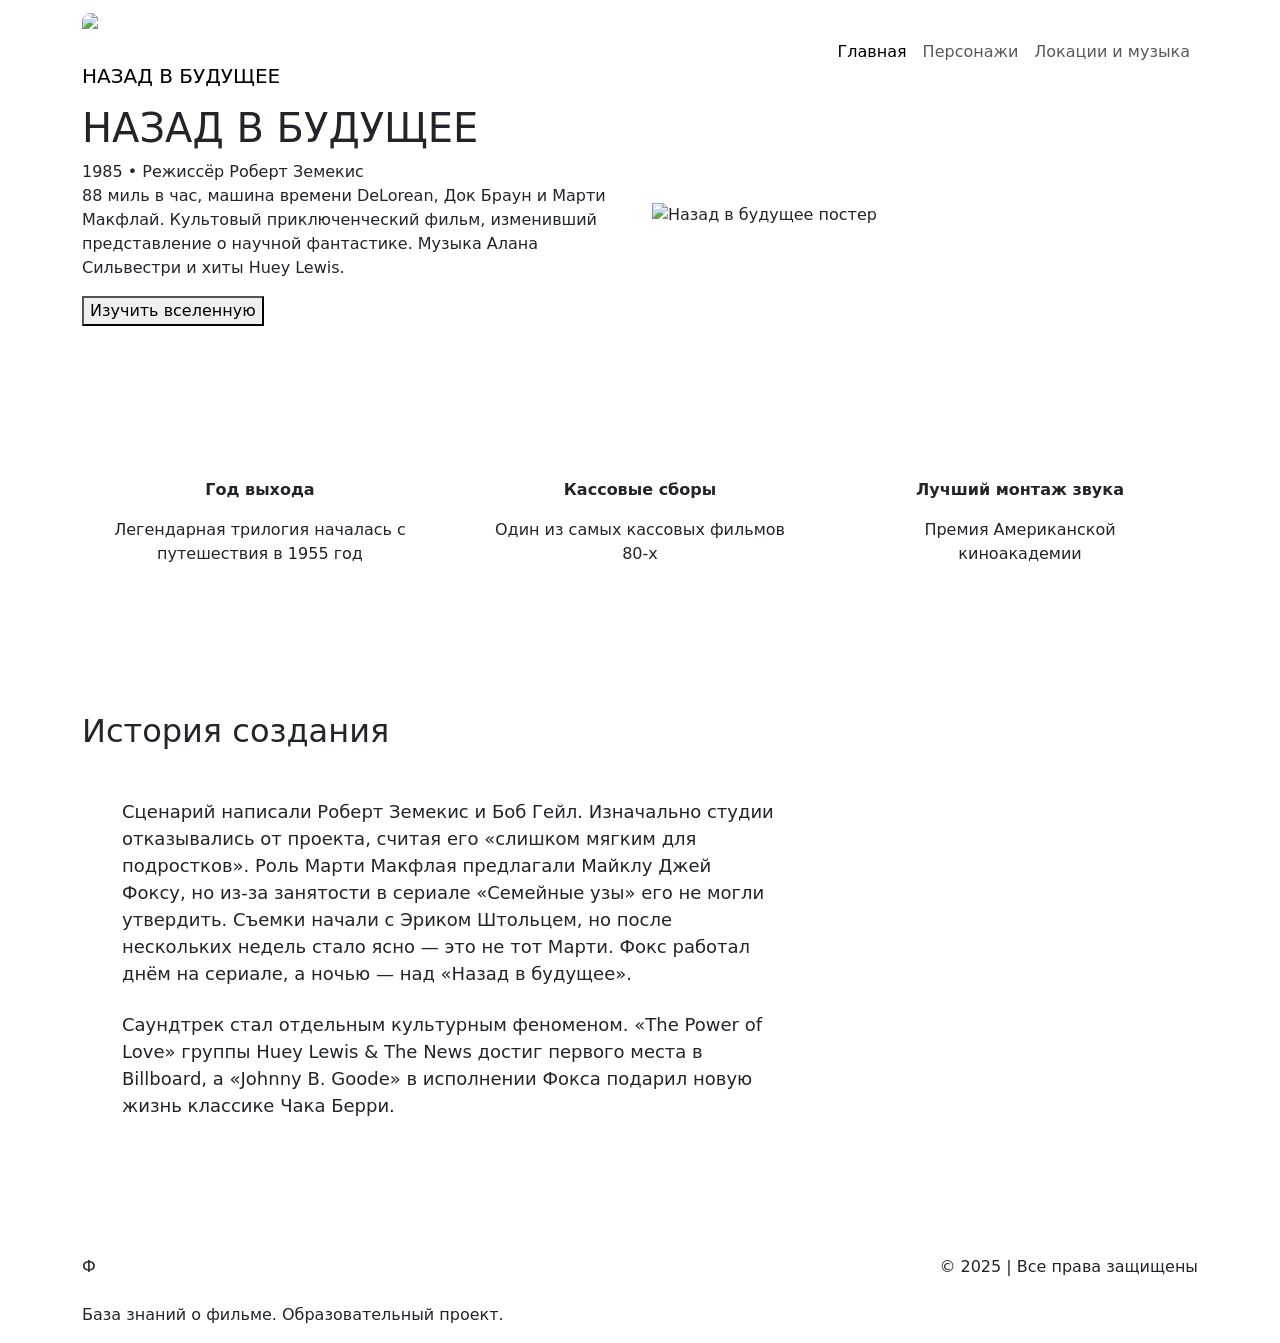
==== index.html @ f9966c05 "Add files via upload" ====
<!DOCTYPE html>
<html lang="ru">
<head>
    <meta charset="UTF-8">
    <meta name="viewport" content="width=device-width, initial-scale=1.0">
    <title>Назад в будущее — База знаний</title>
    
    <!-- Bootstrap 5 -->
    <link href="https://cdn.jsdelivr.net/npm/bootstrap@5.3.0/dist/css/bootstrap.min.css" rel="stylesheet">
    <!-- Шрифты -->
    <link href="https://fonts.googleapis.com/css2?family=Oswald:wght@400;500;600;700&family=Open+Sans:wght@300;400;600&display=swap" rel="stylesheet">
    <!-- Кастомный CSS -->
    <link rel="stylesheet" href="css/style.css">
</head>
<body>

    <!-- НАВИГАЦИЯ -->
    <nav class="navbar navbar-expand-lg">
        <div class="container">
            <a class="navbar-brand" href="index.html">
                <div class="logo">
                    <div class="logo-icon" style="width: 48px; height: 48px; background: none !important; font-size: 0 !important; color: transparent !important; padding: 0 !important; overflow: hidden; border-radius: 8px;">
                        <img src="assets/images/logo.png" alt="Логотип" style="width: 100%; height: 100%; object-fit: cover; display: block;">
                    </div>
                    <div class="logo-text">НАЗАД В <span>БУДУЩЕЕ</span></div>
                </div>
            </a>
            <button class="navbar-toggler" type="button" data-bs-toggle="collapse" data-bs-target="#navbarNav">
                <span class="navbar-toggler-icon"></span>
            </button>
            <div class="collapse navbar-collapse" id="navbarNav">
                <ul class="navbar-nav ms-auto">
                    <li class="nav-item">
                        <a class="nav-link active" href="index.html">Главная</a>
                    </li>
                    <li class="nav-item">
                        <a class="nav-link" href="characters.html">Персонажи</a>
                    </li>
                    <li class="nav-item">
                        <a class="nav-link" href="locations.html">Локации и музыка</a>
                    </li>
                </ul>
            </div>
        </div>
    </nav>

    <!-- HERO -->
    <section class="hero">
        <div class="container">
            <div class="row align-items-center">
                <div class="col-lg-6">
                    <h1 class="hero-title">НАЗАД В <span>БУДУЩЕЕ</span></h1>
                    <div class="hero-meta">1985 • Режиссёр Роберт Земекис</div>
                    <p class="hero-desc">
                        88 миль в час, машина времени DeLorean, Док Браун и Марти Макфлай. 
                        Культовый приключенческий фильм, изменивший представление о научной фантастике. 
                        Музыка Алана Сильвестри и хиты Huey Lewis.
                    </p>
                    <button class="hero-btn" onclick="window.location.href='characters.html'">
                        Изучить вселенную
                    </button>
                </div>
                <div class="col-lg-6">
                    <div class="hero-poster">
                        <img src="assets/images/poster.jpg" alt="Назад в будущее постер" class="img-fluid">
                    </div>
                </div>
            </div>
        </div>
    </section>

    <!-- КЛЮЧЕВЫЕ ФАКТЫ -->
    <section class="container" style="margin-top: 80px;">
        <div class="row g-4">
            <div class="col-md-4">
                <div class="character-card" style="padding: 30px; text-align: center;">
                    <h3 style="color: white; font-size: 28px;">1985</h3>
                    <p style="color: $accent-blue; font-weight: 600;">Год выхода</p>
                    <p style="color: $text-muted;">Легендарная трилогия началась с путешествия в 1955 год</p>
                </div>
            </div>
            <div class="col-md-4">
                <div class="character-card" style="padding: 30px; text-align: center;">
                    <h3 style="color: white; font-size: 28px;">$389 млн</h3>
                    <p style="color: $accent-blue; font-weight: 600;">Кассовые сборы</p>
                    <p style="color: $text-muted;">Один из самых кассовых фильмов 80-х</p>
                </div>
            </div>
            <div class="col-md-4">
                <div class="character-card" style="padding: 30px; text-align: center;">
                    <h3 style="color: white; font-size: 28px;">Оскар</h3>
                    <p style="color: $accent-blue; font-weight: 600;">Лучший монтаж звука</p>
                    <p style="color: $text-muted;">Премия Американской киноакадемии</p>
                </div>
            </div>
        </div>
    </section>

    <!-- О ФИЛЬМЕ -->
    <section class="container" style="margin-top: 100px; margin-bottom: 80px;">
        <h2 class="section-title">История создания</h2>
        <div class="row">
            <div class="col-lg-8">
                <div style="background: $card-bg; border-radius: 28px; padding: 40px; border: 1px solid $border-dark;">
                    <p style="font-size: 18px; margin-bottom: 24px; color: $text-light;">
                        Сценарий написали Роберт Земекис и Боб Гейл. Изначально студии отказывались от проекта, 
                        считая его «слишком мягким для подростков». Роль Марти Макфлая предлагали Майклу Джей Фоксу, 
                        но из-за занятости в сериале «Семейные узы» его не могли утвердить. Съемки начали с Эриком Штольцем, 
                        но после нескольких недель стало ясно — это не тот Марти. Фокс работал днём на сериале, а ночью — 
                        над «Назад в будущее».
                    </p>
                    <p style="font-size: 18px; color: $text-muted;">
                        Саундтрек стал отдельным культурным феноменом. «The Power of Love» группы Huey Lewis & The News 
                        достиг первого места в Billboard, а «Johnny B. Goode» в исполнении Фокса подарил новую жизнь 
                        классике Чака Берри.
                    </p>
                </div>
            </div>
            <div class="col-lg-4">
                <div style="background: $primary-blue; border-radius: 28px; padding: 40px; color: white; height: 100%;">
                    <h3 style="color: white; margin-bottom: 20px;">DeLorean DMC-12</h3>
                    <p style="opacity: 0.9; margin-bottom: 20px;">
                        Единственный автомобиль, способный путешествовать во времени. 
                        Конденсатор потока, 1.21 гигаватт, 88 миль в час.
                    </p>
                    <div style="font-size: 14px; opacity: 0.8;">© 1985 Universal Pictures</div>
                </div>
            </div>
        </div>
    </section>

    <footer class="footer">
        <div class="container">
            <div class="row">
                <div class="col-md-6">
                    <div class="footer-logo">
                        <div class="logo-small">Ф</div>
                        <span style="color: white; font-weight: 600;">НАЗАД В БУДУЩЕЕ</span>
                    </div>
                    <p>База знаний о фильме. Образовательный проект.</p>
                </div>
                <div class="col-md-6 text-end">
                    <p>© 2025 | Все права защищены</p>
                </div>
            </div>
        </div>
    </footer>

    <script src="https://cdn.jsdelivr.net/npm/bootstrap@5.3.0/dist/js/bootstrap.bundle.min.js"></script>
    <script src="js/script.js"></script>
</body>
</html>
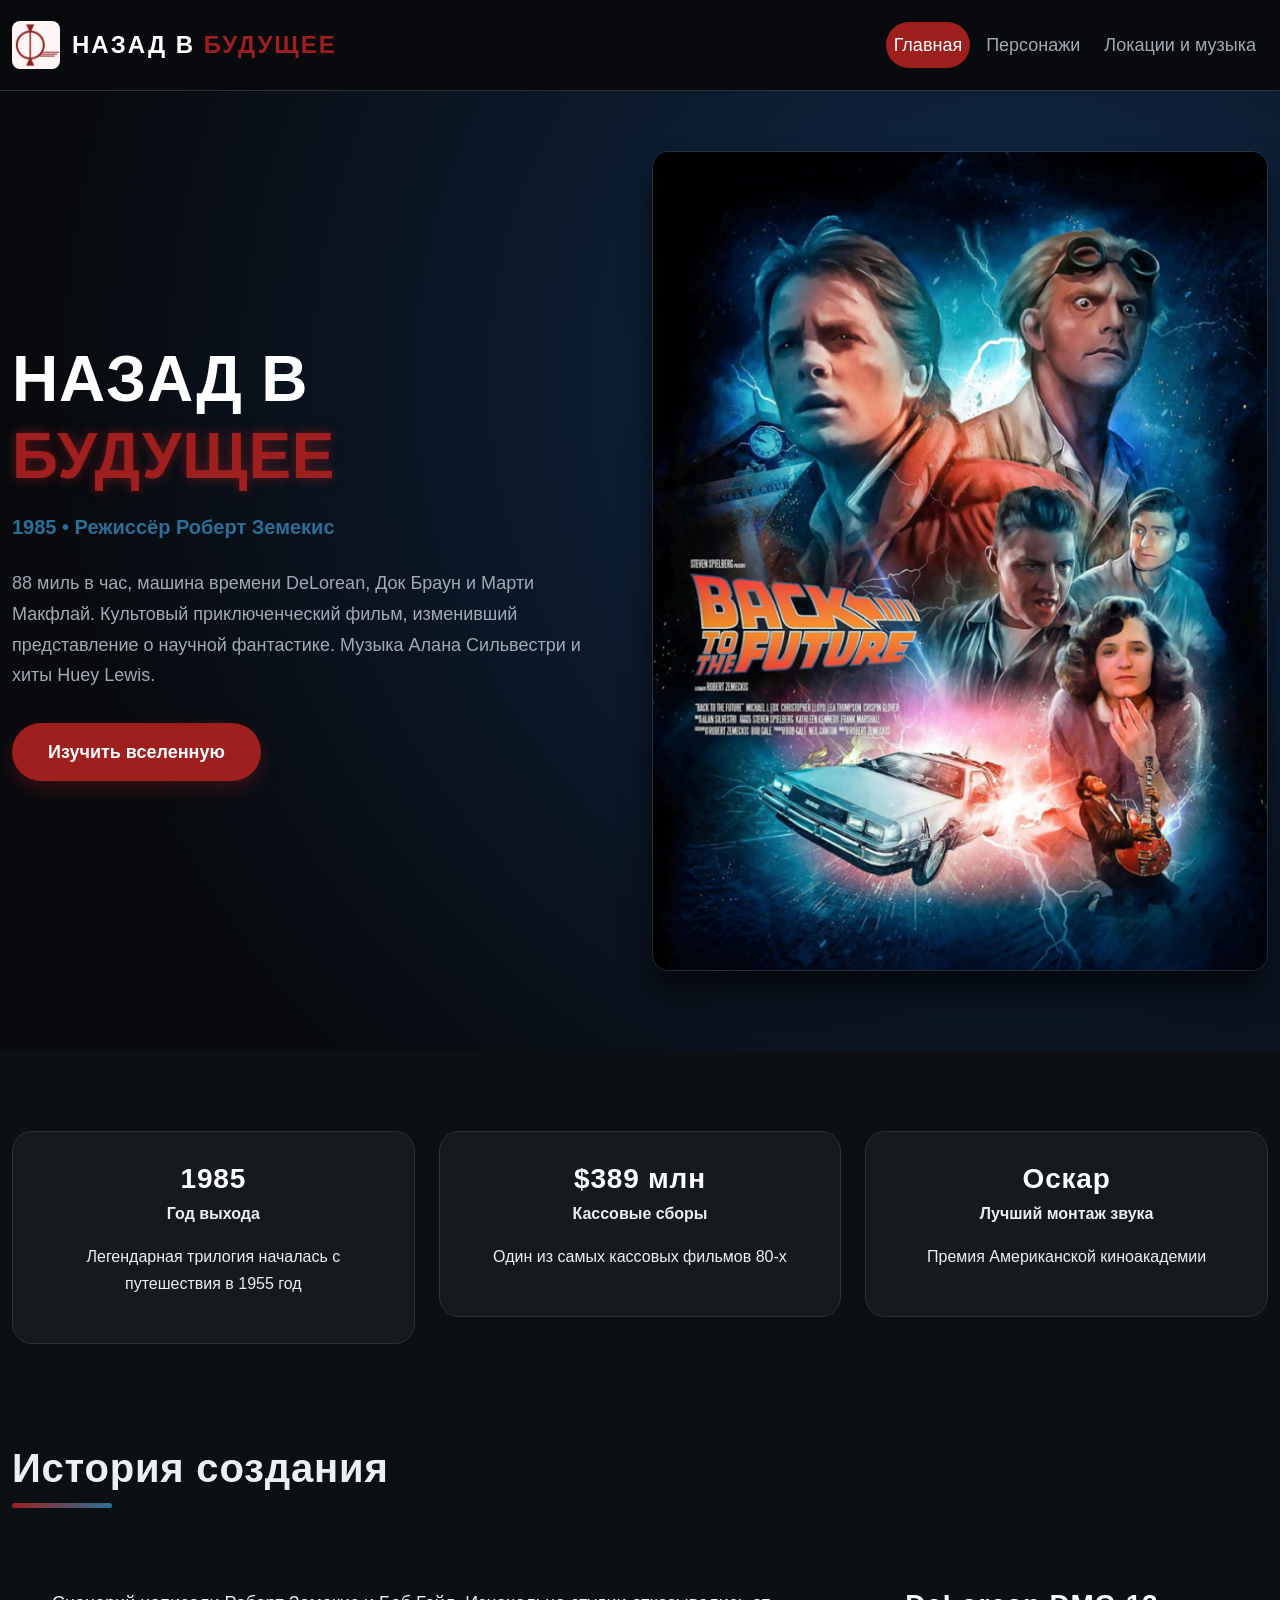
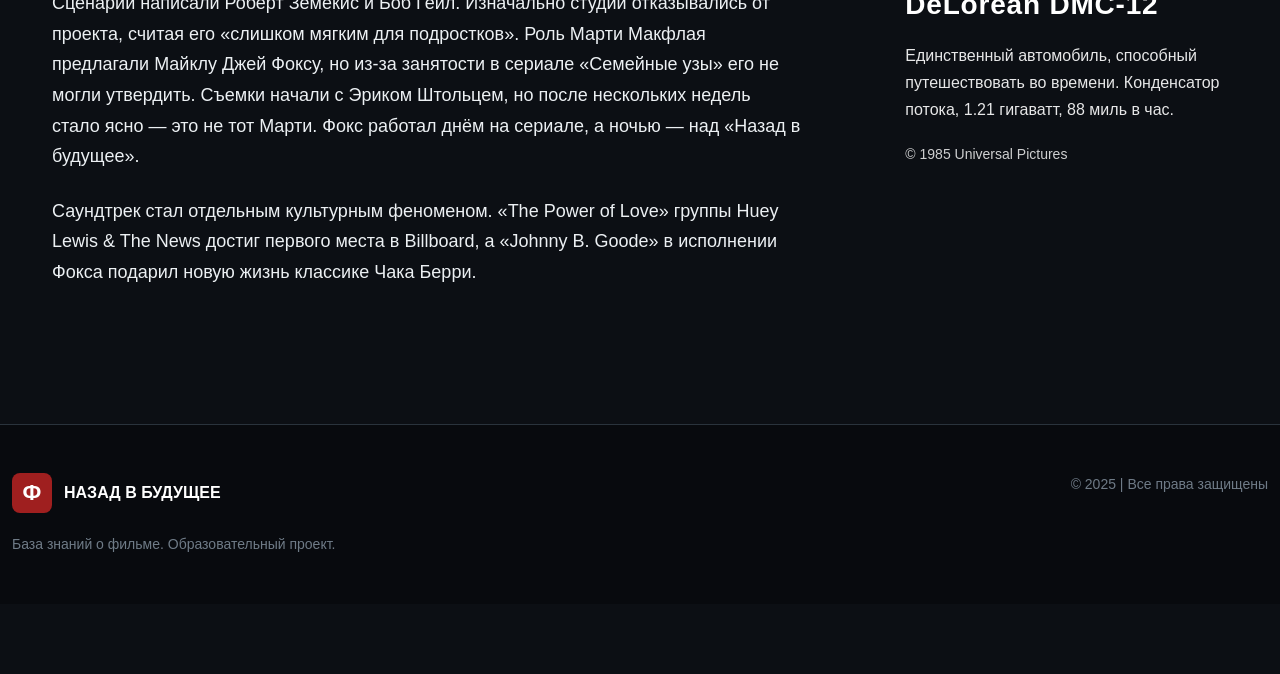
==== commit 9e3922ee: "index.html" ====
--- a/index.html
+++ b/index.html
@@ -1,6 +1,19 @@
 <!DOCTYPE html>
 <html lang="ru">
 <head>
+    <!-- Yandex.Metrika counter -->
+<script type="text/javascript">
+    (function(m,e,t,r,i,k,a){
+        m[i]=m[i]||function(){(m[i].a=m[i].a||[]).push(arguments)};
+        m[i].l=1*new Date();
+        for (var j = 0; j < document.scripts.length; j++) {if (document.scripts[j].src === r) { return; }}
+        k=e.createElement(t),a=e.getElementsByTagName(t)[0],k.async=1,k.src=r,a.parentNode.insertBefore(k,a)
+    })(window, document,'script','https://mc.yandex.ru/metrika/tag.js?id=112401955', 'ym');
+
+    ym(112401955, 'init', {ssr:true, webvisor:true, clickmap:true, ecommerce:"dataLayer", referrer: document.referrer, url: location.href, accurateTrackBounce:true, trackLinks:true});
+</script>
+<noscript><div><img src="https://mc.yandex.ru/watch/112401955" style="position:absolute; left:-9999px;" alt="" /></div></noscript>
+<!-- /Yandex.Metrika counter -->
     <meta charset="UTF-8">
     <meta name="viewport" content="width=device-width, initial-scale=1.0">
     <title>Назад в будущее — База знаний</title>
@@ -149,4 +162,4 @@
     <script src="https://cdn.jsdelivr.net/npm/bootstrap@5.3.0/dist/js/bootstrap.bundle.min.js"></script>
     <script src="js/script.js"></script>
 </body>
-</html>+</html>
--- a/css/style.css
+++ b/css/style.css
@@ -0,0 +1,619 @@
+body {
+  background-color: #0C0F14;
+  color: #ECF0F3;
+  font-family: "Open Sans", sans-serif;
+  line-height: 1.7;
+}
+
+h1, h2, h3, h4 {
+  font-family: "Oswald", sans-serif;
+  font-weight: 600;
+  letter-spacing: 0.8px;
+}
+
+.container {
+  max-width: 1280px;
+}
+
+.logo {
+  display: flex !important;
+  align-items: center !important;
+  gap: 12px !important;
+}
+.logo .logo-icon {
+  flex-shrink: 0;
+  width: 48px;
+  height: 48px;
+  background: none !important;
+  font-size: 0 !important;
+  color: transparent !important;
+  padding: 0 !important;
+  overflow: hidden;
+  border-radius: 8px;
+}
+.logo .logo-icon img {
+  width: 100%;
+  height: 100%;
+  object-fit: cover;
+  display: block;
+}
+.logo .logo-text {
+  font-size: 24px;
+  font-weight: 600;
+  color: white;
+  text-transform: uppercase;
+  letter-spacing: 2px;
+  flex-shrink: 0;
+}
+.logo .logo-text span {
+  color: #9F1F1F;
+}
+
+.navbar {
+  background-color: #080A0E;
+  border-bottom: 1px solid #2A333C;
+  padding: 16px 0;
+}
+.navbar .nav-link {
+  color: #A0AAB5;
+  font-family: "Oswald", sans-serif;
+  font-size: 18px;
+  padding: 8px 20px;
+  margin: 0 4px;
+  transition: 0.25s;
+  border-radius: 30px;
+}
+.navbar .nav-link:hover, .navbar .nav-link.active {
+  color: white;
+  background-color: rgba(159, 31, 31, 0.25);
+}
+.navbar .nav-link.active {
+  background-color: #9F1F1F;
+  color: white;
+}
+
+.hero {
+  padding: 60px 0 80px;
+  background: radial-gradient(circle at 80% 30%, #0F2A4A 0%, #080A0E 80%);
+  position: relative;
+  overflow: hidden;
+}
+.hero::before {
+  content: "";
+  position: absolute;
+  top: 0;
+  left: 0;
+  width: 100%;
+  height: 100%;
+  background: url("assets/images/grid-pattern.png") repeat;
+  opacity: 0.05;
+}
+.hero .hero-title {
+  font-size: 64px;
+  font-weight: 700;
+  color: white;
+  text-transform: uppercase;
+  line-height: 1.2;
+  margin-bottom: 16px;
+}
+.hero .hero-title span {
+  color: #9F1F1F;
+  text-shadow: 0 0 12px rgba(159, 31, 31, 0.6);
+}
+.hero .hero-meta {
+  font-size: 20px;
+  color: #2A6F97;
+  font-weight: 600;
+  margin-bottom: 24px;
+}
+.hero .hero-desc {
+  font-size: 18px;
+  color: #A0AAB5;
+  margin-bottom: 32px;
+  max-width: 600px;
+}
+.hero .hero-btn {
+  background-color: #9F1F1F;
+  color: white;
+  border: none;
+  padding: 14px 36px;
+  font-size: 18px;
+  font-weight: 600;
+  border-radius: 50px;
+  transition: 0.25s;
+  box-shadow: 0 8px 20px rgba(159, 31, 31, 0.3);
+}
+.hero .hero-btn:hover {
+  background-color: #C53030;
+  transform: translateY(-4px);
+  box-shadow: 0 12px 28px rgba(159, 31, 31, 0.5);
+}
+.hero .hero-poster {
+  border-radius: 16px;
+  overflow: hidden;
+  box-shadow: 0 20px 30px rgba(0, 0, 0, 0.6);
+  border: 1px solid rgba(255, 255, 255, 0.1);
+}
+
+.section-title {
+  font-size: 40px;
+  font-weight: 600;
+  margin-bottom: 40px;
+  position: relative;
+  padding-bottom: 16px;
+}
+.section-title::after {
+  content: "";
+  position: absolute;
+  bottom: 0;
+  left: 0;
+  width: 100px;
+  height: 5px;
+  background: linear-gradient(90deg, #9F1F1F, #2A6F97);
+  border-radius: 4px;
+}
+
+.character-grid {
+  display: grid;
+  grid-template-columns: repeat(auto-fill, minmax(320px, 1fr));
+  gap: 30px;
+}
+
+.character-card {
+  background-color: #151A1F;
+  border-radius: 20px;
+  padding: 28px;
+  border: 1px solid #2A333C;
+  transition: 0.3s;
+}
+.character-card:hover {
+  transform: translateY(-8px);
+  border-color: #9F1F1F;
+  box-shadow: 0 16px 30px rgba(0, 0, 0, 0.5);
+}
+.character-card img {
+  width: 140px;
+  height: 140px;
+  border-radius: 50%;
+  object-fit: cover;
+  border: 4px solid #0F2A4A;
+  margin-bottom: 20px;
+}
+.character-card h3 {
+  font-size: 26px;
+  color: white;
+  margin-bottom: 4px;
+}
+.character-card .actor-name {
+  color: #2A6F97;
+  font-weight: 600;
+  font-size: 18px;
+  margin-bottom: 16px;
+}
+.character-card .character-bio {
+  color: #A0AAB5;
+  margin-bottom: 20px;
+}
+.character-card .btn-sound {
+  background-color: transparent;
+  border: 2px solid #9F1F1F;
+  color: #9F1F1F;
+  padding: 10px 24px;
+  border-radius: 40px;
+  font-weight: 600;
+  transition: 0.25s;
+}
+.character-card .btn-sound:hover {
+  background-color: #9F1F1F;
+  color: white;
+}
+
+.location-grid {
+  display: grid;
+  grid-template-columns: repeat(auto-fill, minmax(300px, 1fr));
+  gap: 25px;
+}
+
+.location-card {
+  background: linear-gradient(145deg, #151A1F, #10161C);
+  border-radius: 18px;
+  padding: 24px;
+  border-left: 8px solid #9F1F1F;
+  transition: 0.25s;
+}
+.location-card:hover {
+  border-left-color: #2A6F97;
+  transform: scale(1.02);
+}
+.location-card h3 {
+  font-size: 24px;
+  color: white;
+  margin-bottom: 12px;
+}
+.location-card .location-desc {
+  color: #A0AAB5;
+  margin-bottom: 20px;
+}
+.location-card .btn-atmosphere {
+  background-color: rgba(42, 111, 151, 0.2);
+  color: #2A6F97;
+  border: 1px solid #2A6F97;
+  padding: 8px 20px;
+  border-radius: 30px;
+  font-size: 14px;
+}
+.location-card .btn-atmosphere:hover {
+  background-color: #2A6F97;
+  color: white;
+}
+
+.player-section {
+  background: linear-gradient(145deg, #080A0E, #0A0D12);
+  border-radius: 32px;
+  padding: 40px;
+  margin: 40px 0;
+  border: 1px solid #2A333C;
+}
+
+.player-container {
+  display: flex;
+  flex-direction: column;
+  gap: 30px;
+}
+.player-container .track-info h2 {
+  font-size: 32px;
+  color: white;
+  margin-bottom: 8px;
+}
+.player-container .track-info p {
+  color: #2A6F97;
+  font-size: 18px;
+}
+.player-container .controls {
+  display: flex;
+  align-items: center;
+  gap: 25px;
+}
+.player-container .controls button {
+  width: 60px;
+  height: 60px;
+  border-radius: 50%;
+  border: none;
+  background-color: rgba(255, 255, 255, 0.05);
+  color: white;
+  font-size: 26px;
+  display: flex;
+  align-items: center;
+  justify-content: center;
+  transition: 0.2s;
+}
+.player-container .controls button:hover {
+  background-color: #9F1F1F;
+}
+.player-container .controls button.play {
+  background-color: #9F1F1F;
+  width: 70px;
+  height: 70px;
+  font-size: 32px;
+}
+.player-container .controls button.play:hover {
+  background-color: #C53030;
+}
+.player-container .progress-area {
+  width: 100%;
+}
+.player-container .progress-area input {
+  width: 100%;
+  accent-color: #9F1F1F;
+}
+.player-container .progress-area .time {
+  display: flex;
+  justify-content: space-between;
+  color: #6F7B87;
+  margin-top: 8px;
+}
+
+.playlist {
+  background-color: #151A1F;
+  border-radius: 20px;
+  padding: 25px;
+}
+.playlist ul {
+  list-style: none;
+  padding: 0;
+}
+.playlist ul li {
+  display: flex;
+  justify-content: space-between;
+  align-items: center;
+  padding: 14px 20px;
+  border-bottom: 1px solid #2A333C;
+  cursor: pointer;
+  transition: 0.2s;
+  color: #A0AAB5;
+}
+.playlist ul li:hover {
+  background-color: rgba(159, 31, 31, 0.15);
+  color: white;
+}
+.playlist ul li.active {
+  background-color: #9F1F1F;
+  color: white;
+  border-radius: 12px;
+}
+.playlist ul li .track-title {
+  font-weight: 600;
+}
+.playlist ul li .track-duration {
+  color: inherit;
+  opacity: 0.8;
+}
+
+.collapsible-player {
+  position: fixed;
+  bottom: 0;
+  left: 0;
+  width: 100%;
+  z-index: 10000;
+}
+.collapsible-player .player-mini {
+  background: linear-gradient(90deg, #0F2A4A, #0A1929);
+  border-top: 2px solid #9F1F1F;
+  padding: 10px 0;
+  transition: 0.3s;
+}
+.collapsible-player .player-mini .player-mini-wrapper {
+  display: flex;
+  align-items: center;
+  justify-content: space-between;
+}
+.collapsible-player .player-mini .player-mini-wrapper .player-mini-info {
+  display: flex;
+  align-items: center;
+  gap: 12px;
+}
+.collapsible-player .player-mini .player-mini-wrapper .player-mini-info .player-mini-icon {
+  color: #9F1F1F;
+  font-size: 20px;
+}
+.collapsible-player .player-mini .player-mini-wrapper .player-mini-info .player-mini-title {
+  color: white;
+  font-weight: 500;
+  font-size: 15px;
+}
+@media (max-width: 576px) {
+  .collapsible-player .player-mini .player-mini-wrapper .player-mini-info .player-mini-title {
+    max-width: 180px;
+    white-space: nowrap;
+    overflow: hidden;
+    text-overflow: ellipsis;
+  }
+}
+.collapsible-player .player-mini .player-mini-wrapper .player-mini-controls {
+  display: flex;
+  align-items: center;
+  gap: 15px;
+}
+.collapsible-player .player-mini .player-mini-wrapper .player-mini-controls .player-mini-play {
+  width: 36px;
+  height: 36px;
+  border-radius: 50%;
+  border: none;
+  background: #9F1F1F;
+  color: white;
+  font-size: 16px;
+  display: flex;
+  align-items: center;
+  justify-content: center;
+  transition: 0.2s;
+}
+.collapsible-player .player-mini .player-mini-wrapper .player-mini-controls .player-mini-play:hover {
+  background: #C53030;
+  transform: scale(1.05);
+}
+.collapsible-player .player-mini .player-mini-wrapper .player-mini-controls .player-mini-expand {
+  background: none;
+  border: none;
+  color: #A0AAB5;
+  font-size: 18px;
+  padding: 5px;
+}
+.collapsible-player .player-mini .player-mini-wrapper .player-mini-controls .player-mini-expand:hover {
+  color: white;
+}
+.collapsible-player .player-expanded {
+  background: linear-gradient(145deg, #0F2A4A, #0A1929);
+  border-top: 3px solid #9F1F1F;
+  padding: 20px 0;
+  box-shadow: 0 -10px 30px rgba(0, 0, 0, 0.8);
+  transition: 0.3s;
+}
+.collapsible-player .player-expanded .player-expanded-wrapper {
+  display: flex;
+  flex-direction: column;
+  gap: 20px;
+}
+.collapsible-player .player-expanded .player-expanded-header {
+  display: flex;
+  align-items: center;
+  justify-content: space-between;
+}
+.collapsible-player .player-expanded .player-expanded-header .player-expanded-info {
+  display: flex;
+  align-items: center;
+  gap: 20px;
+}
+.collapsible-player .player-expanded .player-expanded-header .player-expanded-info .player-expanded-cover .vinyl-large {
+  width: 60px;
+  height: 60px;
+  background: radial-gradient(circle at 30% 30%, #333, #111);
+  border-radius: 50%;
+  display: flex;
+  align-items: center;
+  justify-content: center;
+  color: #9F1F1F;
+  font-size: 30px;
+  border: 2px solid #9F1F1F;
+  box-shadow: 0 0 20px rgba(159, 31, 31, 0.3);
+}
+.collapsible-player .player-expanded .player-expanded-header .player-expanded-info .player-expanded-text .player-expanded-title {
+  color: white;
+  font-size: 22px;
+  font-weight: 600;
+  font-family: "Oswald", sans-serif;
+  margin-bottom: 5px;
+}
+.collapsible-player .player-expanded .player-expanded-header .player-expanded-info .player-expanded-text .player-expanded-artist {
+  color: #A0AAB5;
+  font-size: 16px;
+}
+.collapsible-player .player-expanded .player-expanded-header .player-expanded-collapse {
+  background: none;
+  border: none;
+  color: #A0AAB5;
+  font-size: 20px;
+  padding: 10px;
+}
+.collapsible-player .player-expanded .player-expanded-header .player-expanded-collapse:hover {
+  color: white;
+}
+.collapsible-player .player-expanded .player-expanded-main {
+  display: flex;
+  align-items: center;
+  gap: 30px;
+}
+@media (max-width: 768px) {
+  .collapsible-player .player-expanded .player-expanded-main {
+    flex-direction: column;
+    align-items: stretch;
+  }
+}
+.collapsible-player .player-expanded .player-expanded-main .player-expanded-progress {
+  flex: 1;
+}
+.collapsible-player .player-expanded .player-expanded-main .player-expanded-progress .progress-container {
+  width: 100%;
+  margin-bottom: 8px;
+}
+.collapsible-player .player-expanded .player-expanded-main .player-expanded-progress .progress-container .seek-bar {
+  width: 100%;
+  height: 6px;
+  -webkit-appearance: none;
+  background: rgba(255, 255, 255, 0.2);
+  border-radius: 10px;
+}
+.collapsible-player .player-expanded .player-expanded-main .player-expanded-progress .progress-container .seek-bar::-webkit-slider-thumb {
+  -webkit-appearance: none;
+  width: 16px;
+  height: 16px;
+  border-radius: 50%;
+  background: #9F1F1F;
+  border: 2px solid white;
+  cursor: pointer;
+  box-shadow: 0 0 10px rgba(159, 31, 31, 0.8);
+}
+.collapsible-player .player-expanded .player-expanded-main .player-expanded-progress .time-display {
+  display: flex;
+  justify-content: space-between;
+  color: #A0AAB5;
+  font-size: 13px;
+}
+.collapsible-player .player-expanded .player-expanded-main .player-expanded-controls {
+  display: flex;
+  justify-content: center;
+}
+.collapsible-player .player-expanded .player-expanded-main .player-expanded-controls .expanded-play-btn {
+  width: 60px;
+  height: 60px;
+  border-radius: 50%;
+  border: none;
+  background: #9F1F1F;
+  color: white;
+  font-size: 26px;
+  display: flex;
+  align-items: center;
+  justify-content: center;
+  box-shadow: 0 0 20px rgba(159, 31, 31, 0.5);
+  transition: 0.2s;
+}
+.collapsible-player .player-expanded .player-expanded-main .player-expanded-controls .expanded-play-btn:hover {
+  background: #C53030;
+  transform: scale(1.05);
+}
+.collapsible-player .player-expanded .player-expanded-main .player-expanded-volume {
+  display: flex;
+  align-items: center;
+  gap: 12px;
+  min-width: 150px;
+}
+.collapsible-player .player-expanded .player-expanded-main .player-expanded-volume .volume-label {
+  color: white;
+  font-size: 18px;
+}
+.collapsible-player .player-expanded .player-expanded-main .player-expanded-volume .volume-control {
+  flex: 1;
+}
+.collapsible-player .player-expanded .player-expanded-main .player-expanded-volume .volume-control .volume-slider {
+  width: 100%;
+  height: 5px;
+  -webkit-appearance: none;
+  background: rgba(255, 255, 255, 0.2);
+  border-radius: 10px;
+}
+.collapsible-player .player-expanded .player-expanded-main .player-expanded-volume .volume-control .volume-slider::-webkit-slider-thumb {
+  -webkit-appearance: none;
+  width: 14px;
+  height: 14px;
+  border-radius: 50%;
+  background: #2A6F97;
+  border: 2px solid white;
+  cursor: pointer;
+}
+
+.collapsible-player .player-expanded {
+  display: block;
+}
+.collapsible-player.collapsed .player-expanded {
+  display: none;
+}
+.collapsible-player.collapsed .player-mini {
+  border-top-width: 2px;
+}
+
+body {
+  padding-bottom: 70px;
+}
+body.player-expanded-active {
+  padding-bottom: 200px;
+}
+
+.footer {
+  background-color: #080A0E;
+  padding: 48px 0 32px;
+  margin-top: 80px;
+  border-top: 1px solid #2A333C;
+}
+.footer .footer-logo {
+  display: flex;
+  align-items: center;
+  gap: 12px;
+  margin-bottom: 20px;
+}
+.footer .footer-logo .logo-small {
+  width: 40px;
+  height: 40px;
+  background-color: #9F1F1F;
+  color: white;
+  display: flex;
+  align-items: center;
+  justify-content: center;
+  font-size: 22px;
+  font-weight: bold;
+  border-radius: 8px;
+}
+.footer p {
+  color: #6F7B87;
+  font-size: 14px;
+}
+
+/*# sourceMappingURL=style.css.map */
